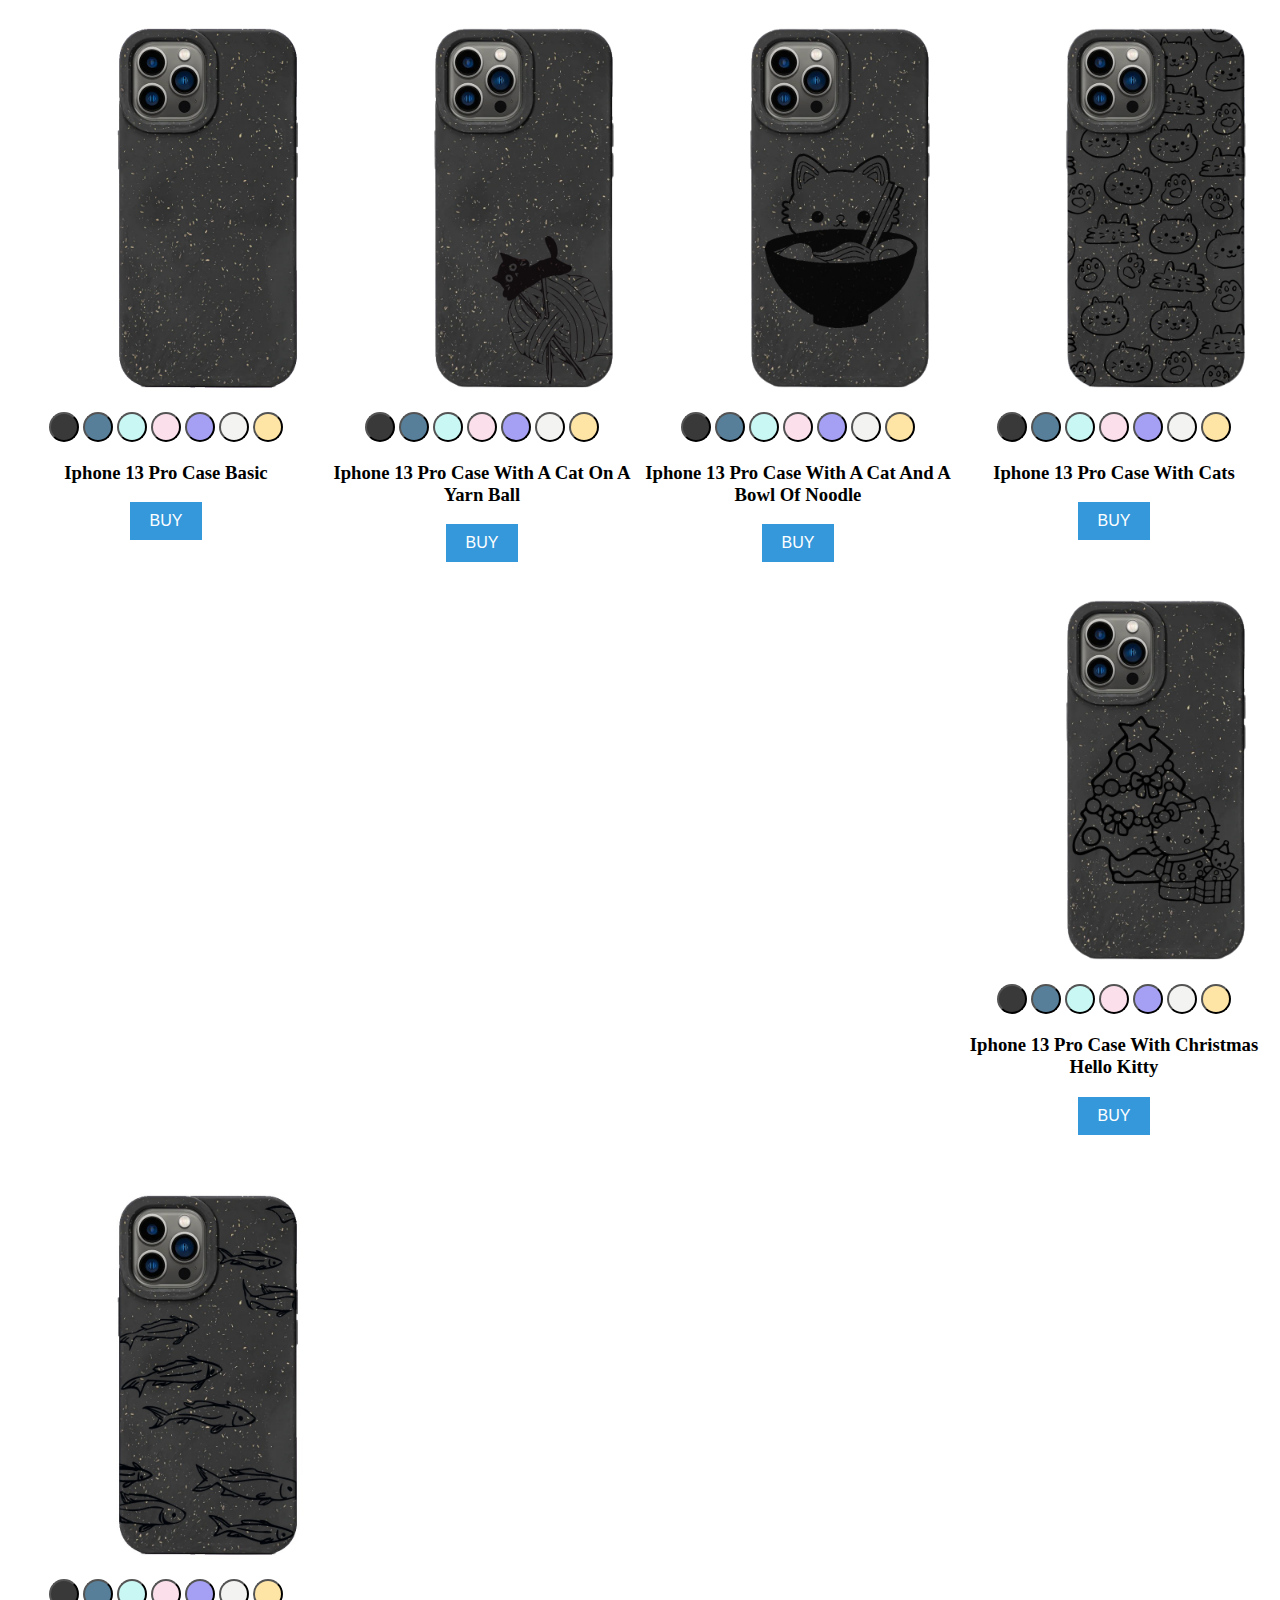
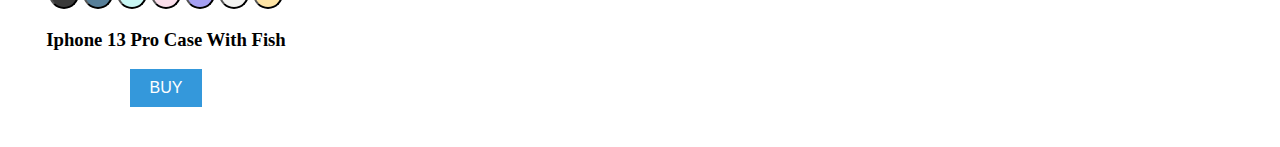
==== index.html @ d34c5396 "will add more pages in the future" ====
<!DOCTYPE html>
<html lang="en">
  <head>
    <meta charset="UTF-8" />
    <meta name="viewport" content="width=device-width, initial-scale=1.0" />
    <title>Document</title>
    <link rel="stylesheet" href="style.css" />
  </head>
  <body>
    <div class="container">
      <div class="wrapper">
        <div class="default-container">
          <img src="default/black.png" id="default" alt="black phone case" />
          <div class="buttons-container">
            <button class="black" id="black-default"></button>
            <button class="blue" id="blue-default"></button>
            <button class="mint" id="mint-default"></button>
            <button class="pink" id="pink-default"></button>
            <button class="purple" id="purple-default"></button>
            <button class="white" id="white-default"></button>
            <button class="yellow" id="yellow-default"></button>
          </div>
        </div>
      </div>
      <h3>Iphone 13 Pro Case Basic</h3>
      <a
        href="https://portal.veinternational.org/buybuttons/us015434/btn/iphone-13-pro-case-with-no-design-001/"
        target="_blank"
        ><button class="buy">BUY</button></a
      >
    </div>

    <div class="container">
      <div class="wrapper">
        <div class="picture-container">
          <img
            src="cat on yarn ball/black yarn.png"
            id="cat-yarn"
            alt="phone case with design"
          />
        </div>
        <div class="buttons-container">
          <button class="black" id="black-cat-yarn"></button>
          <button class="blue" id="blue-cat-yarn"></button>
          <button class="mint" id="mint-cat-yarn"></button>
          <button class="pink" id="pink-cat-yarn"></button>
          <button class="purple" id="purple-cat-yarn"></button>
          <button class="white" id="white-cat-yarn"></button>
          <button class="yellow" id="yellow-cat-yarn"></button>
        </div>
      </div>
      <h3>Iphone 13 Pro Case With A Cat On A Yarn Ball</h3>
      <a
        href="https://portal.veinternational.org/buybuttons/us015434/btn/iphone-13-pro-case-with-design-002/"
        target="_blank"
        ><button class="buy">BUY</button></a
      >
    </div>

    <div class="container">
      <div class="wrapper">
        <div class="picture-container">
          <img
            src="cat with noodle/black noodle.png"
            id="cat-noodle"
            alt="phone case with design"
          />
        </div>
        <button class="black" id="black-noodle"></button>
        <button class="blue" id="blue-noodle"></button>
        <button class="mint" id="mint-noodle"></button>
        <button class="pink" id="pink-noodle"></button>
        <button class="purple" id="purple-noodle"></button>
        <button class="white" id="white-noodle"></button>
        <button class="yellow" id="yellow-noodle"></button>
      </div>
      <h3>Iphone 13 Pro Case With A Cat And A Bowl Of Noodle</h3>
      <a
        href="https://portal.veinternational.org/buybuttons/us015434/btn/iphone-13-pro-case-with-design-002/"
        target="_blank"
        ><button class="buy">BUY</button></a
      >
    </div>

    <div class="container">
      <div class="wrapper">
        <div class="picture-container">
          <img
            src="cats/blackcats.png"
            id="cats"
            alt="phone case with design"
          />
        </div>
        <button class="black" id="black-cats"></button>
        <button class="blue" id="blue-cats"></button>
        <button class="mint" id="mint-cats"></button>
        <button class="pink" id="pink-cats"></button>
        <button class="purple" id="purple-cats"></button>
        <button class="white" id="white-cats"></button>
        <button class="yellow" id="yellow-cats"></button>
      </div>
      <h3>Iphone 13 Pro Case With Cats</h3>
      <a href="https://portal.veinternational.org/buybuttons/us015434/btn/iphone-13-pro-case-with-design-002/" target="_blank"><button class="buy">BUY</button></a>
    </div>

    <div class="container">
      <div class="wrapper">
        <div class="picture-container">
          <img
            src="christmas hello kitty/black christmas.png"
            id="christmas-hk"
            alt="phone case with design"
          />
        </div>
        <button class="black" id="black-christmas-hk"></button>
        <button class="blue" id="blue-christmas-hk"></button>
        <button class="mint" id="mint-christmas-hk"></button>
        <button class="pink" id="pink-christmas-hk"></button>
        <button class="purple" id="purple-christmas-hk"></button>
        <button class="white" id="white-christmas-hk"></button>
        <button class="yellow" id="yellow-christmas-hk"></button>
      </div>
      <h3>Iphone 13 Pro Case With Christmas Hello Kitty</h3>
      <a href="https://portal.veinternational.org/buybuttons/us015434/btn/iphone-13-pro-case-with-design-002/" target="_blank"><button class="buy">BUY</button></a>
    </div>

    <div class="container">
      <div class="wrapper">
        <div class="picture-container">
          <img
            src="fish/blackfish.jpg"
            id="fish"
            alt="phone case with design"
          />
        </div>
        <button class="black" id="blackfish"></button>
        <button class="blue" id="bluefish"></button>
        <button class="mint" id="mintfish"></button>
        <button class="pink" id="pinkfish"></button>
        <button class="purple" id="purplefish"></button>
        <button class="white" id="whitefish"></button>
        <button class="yellow" id="yellowfish"></button>
      </div>
      <h3>Iphone 13 Pro Case With Fish</h3>
      <a href="https://portal.veinternational.org/buybuttons/us015434/btn/iphone-13-pro-case-with-design-002/" target="_blank"><button class="buy">BUY</button></a>
    </div>

    <script src="script.js"></script>
  </body>
</html>
---- style.css ----
.container {
  width: 25%;
  text-align: center;
  height: 100%;
  float: left;
}

img {
  width: 400px;
}

.black,
.blue,
.blue,
.mint,
.pink,
.purple,
.white,
.yellow {
  display: inline-block;
  width: 30px;
  height: 30px;
  font-size: 16px;
  text-align: center;
  text-decoration: none;
  border-radius: 50%;
  background-color: #3498db;
  color: #fff;
  cursor: pointer;
  outline: none;
}

.black {
  background-color: #393939;
}

.blue {
  background-color: #577f99;
}

.mint {
  background-color: #c9f7f4;
}

.pink {
  background-color: #fbdfeb;
}

.purple {
  background-color: #a5a0f3;
}

.white {
  background-color: #f3f3f1;
}

.yellow {
  background-color: #fee4a5;
}



.buy {
  display: inline-block;
  padding: 10px 20px;
  font-size: 16px;
  text-align: center;
  text-decoration: none;
  background-color: #3498db;
  color: #fff;
  border: none;
  cursor: pointer;
  outline: none;
  transition: background-color 0.3s;
  margin-bottom: 40px;
}

.buy:hover {
  background-color: #2980b9;
}
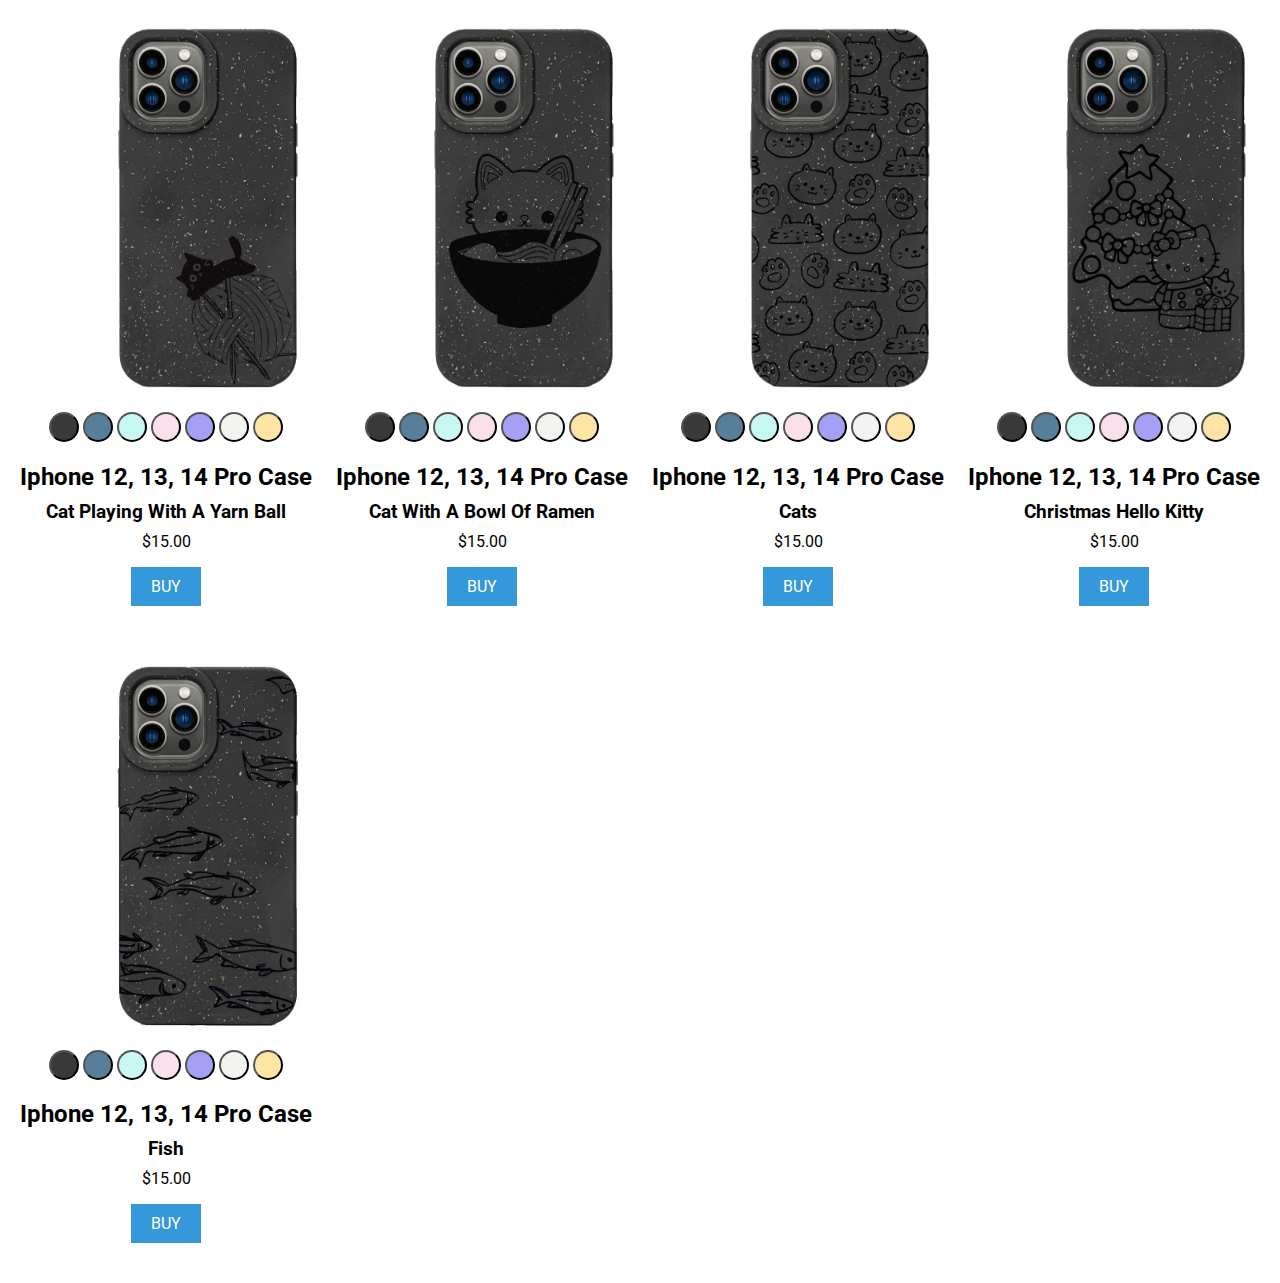
==== commit fea8f090: "added prices" ====
--- a/index.html
+++ b/index.html
@@ -7,29 +7,6 @@
     <link rel="stylesheet" href="style.css" />
   </head>
   <body>
-    <div class="container">
-      <div class="wrapper">
-        <div class="default-container">
-          <img src="default/black.png" id="default" alt="black phone case" />
-          <div class="buttons-container">
-            <button class="black" id="black-default"></button>
-            <button class="blue" id="blue-default"></button>
-            <button class="mint" id="mint-default"></button>
-            <button class="pink" id="pink-default"></button>
-            <button class="purple" id="purple-default"></button>
-            <button class="white" id="white-default"></button>
-            <button class="yellow" id="yellow-default"></button>
-          </div>
-        </div>
-      </div>
-      <h3>Iphone 13 Pro Case Basic</h3>
-      <a
-        href="https://portal.veinternational.org/buybuttons/us015434/btn/iphone-13-pro-case-with-no-design-001/"
-        target="_blank"
-        ><button class="buy">BUY</button></a
-      >
-    </div>
-
     <div class="container">
       <div class="wrapper">
         <div class="picture-container">
@@ -49,7 +26,9 @@
           <button class="yellow" id="yellow-cat-yarn"></button>
         </div>
       </div>
-      <h3>Iphone 13 Pro Case With A Cat On A Yarn Ball</h3>
+      <h2>Iphone 12, 13, 14 Pro Case</h2>
+      <h3>Cat Playing With A Yarn Ball</h3>
+      <p>$15.00</p>
       <a
         href="https://portal.veinternational.org/buybuttons/us015434/btn/iphone-13-pro-case-with-design-002/"
         target="_blank"
@@ -74,7 +53,9 @@
         <button class="white" id="white-noodle"></button>
         <button class="yellow" id="yellow-noodle"></button>
       </div>
-      <h3>Iphone 13 Pro Case With A Cat And A Bowl Of Noodle</h3>
+      <h2>Iphone 12, 13, 14 Pro Case</h2>
+      <h3>Cat With A Bowl Of Ramen</h3>
+      <p>$15.00</p>
       <a
         href="https://portal.veinternational.org/buybuttons/us015434/btn/iphone-13-pro-case-with-design-002/"
         target="_blank"
@@ -99,8 +80,14 @@
         <button class="white" id="white-cats"></button>
         <button class="yellow" id="yellow-cats"></button>
       </div>
-      <h3>Iphone 13 Pro Case With Cats</h3>
-      <a href="https://portal.veinternational.org/buybuttons/us015434/btn/iphone-13-pro-case-with-design-002/" target="_blank"><button class="buy">BUY</button></a>
+      <h2>Iphone 12, 13, 14 Pro Case</h2>
+      <h3>Cats</h3>
+      <p>$15.00</p>
+      <a
+        href="https://portal.veinternational.org/buybuttons/us015434/btn/iphone-13-pro-case-with-design-002/"
+        target="_blank"
+        ><button class="buy">BUY</button></a
+      >
     </div>
 
     <div class="container">
@@ -120,8 +107,14 @@
         <button class="white" id="white-christmas-hk"></button>
         <button class="yellow" id="yellow-christmas-hk"></button>
       </div>
-      <h3>Iphone 13 Pro Case With Christmas Hello Kitty</h3>
-      <a href="https://portal.veinternational.org/buybuttons/us015434/btn/iphone-13-pro-case-with-design-002/" target="_blank"><button class="buy">BUY</button></a>
+      <h2>Iphone 12, 13, 14 Pro Case</h2>
+      <h3>Christmas Hello Kitty</h3>
+      <p>$15.00</p>
+      <a
+        href="https://portal.veinternational.org/buybuttons/us015434/btn/iphone-13-pro-case-with-design-002/"
+        target="_blank"
+        ><button class="buy">BUY</button></a
+      >
     </div>
 
     <div class="container">
@@ -141,8 +134,14 @@
         <button class="white" id="whitefish"></button>
         <button class="yellow" id="yellowfish"></button>
       </div>
-      <h3>Iphone 13 Pro Case With Fish</h3>
-      <a href="https://portal.veinternational.org/buybuttons/us015434/btn/iphone-13-pro-case-with-design-002/" target="_blank"><button class="buy">BUY</button></a>
+      <h2>Iphone 12, 13, 14 Pro Case</h2>
+      <h3>Fish</h3>
+      <p>$15.00</p>
+      <a
+        href="https://portal.veinternational.org/buybuttons/us015434/btn/iphone-13-pro-case-with-design-002/"
+        target="_blank"
+        ><button class="buy">BUY</button></a
+      >
     </div>
 
     <script src="script.js"></script>
--- a/style.css
+++ b/style.css
@@ -1,3 +1,9 @@
+@import url('https://fonts.googleapis.com/css2?family=Comic+Neue&family=Gabarito:wght@500&family=Lato&family=Montserrat&family=Mukta:wght@600&family=MuseoModerno:wght@600&family=Open+Sans&family=PT+Sans:wght@700&family=Pixelify+Sans:wght@600&family=Poppins:wght@500&family=REM:wght@300&family=Roboto&family=Roboto+Condensed&family=Roboto+Slab&family=Tilt+Neon&display=swap');
+
+* {
+  font-family: 'roboto';
+}
+
 .container {
   width: 25%;
   text-align: center;
@@ -78,3 +84,11 @@
 .buy:hover {
   background-color: #2980b9;
 }
+
+h3 {
+  margin-top: -10px;
+}
+
+p {
+  margin-top: -10px;
+}
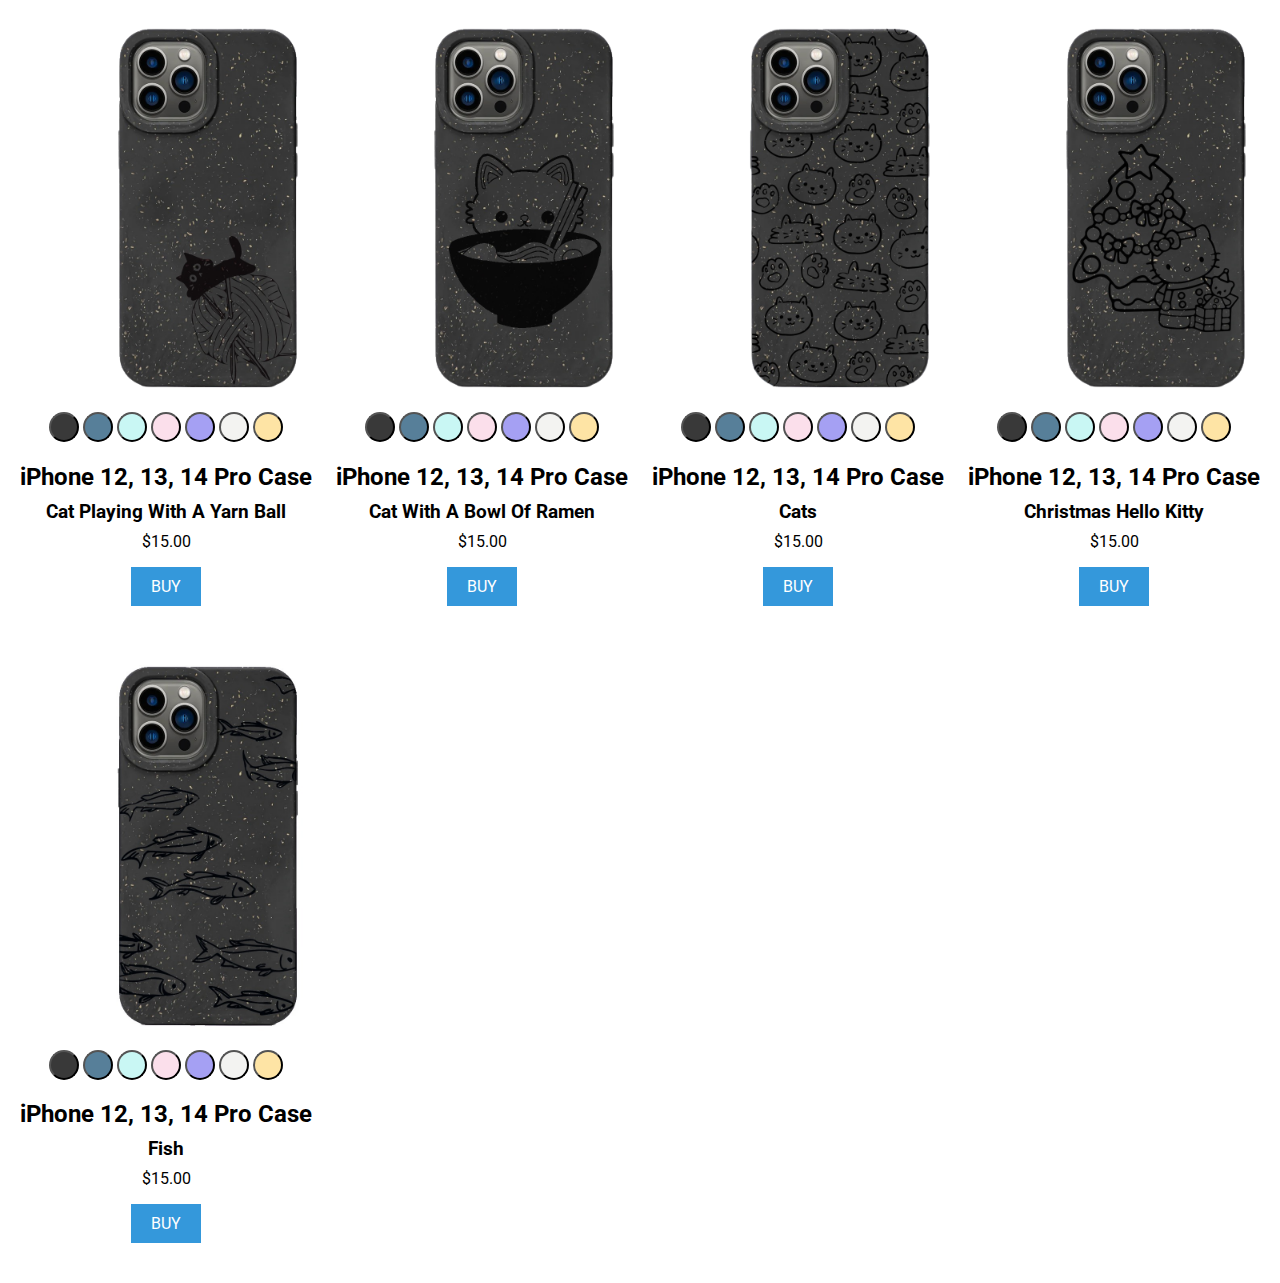
==== commit 2cafe288: "fixed" ====
--- a/index.html
+++ b/index.html
@@ -26,7 +26,7 @@
           <button class="yellow" id="yellow-cat-yarn"></button>
         </div>
       </div>
-      <h2>Iphone 12, 13, 14 Pro Case</h2>
+      <h2>iPhone 12, 13, 14 Pro Case</h</h2>
       <h3>Cat Playing With A Yarn Ball</h3>
       <p>$15.00</p>
       <a
@@ -53,8 +53,8 @@
         <button class="white" id="white-noodle"></button>
         <button class="yellow" id="yellow-noodle"></button>
       </div>
-      <h2>Iphone 12, 13, 14 Pro Case</h2>
-      <h3>Cat With A Bowl Of Ramen</h3>
+<h2>iPhone 12, 13, 14 Pro Case</h2>      
+<h3>Cat With A Bowl Of Ramen</h3>
       <p>$15.00</p>
       <a
         href="https://portal.veinternational.org/buybuttons/us015434/btn/iphone-13-pro-case-with-design-002/"
@@ -80,7 +80,7 @@
         <button class="white" id="white-cats"></button>
         <button class="yellow" id="yellow-cats"></button>
       </div>
-      <h2>Iphone 12, 13, 14 Pro Case</h2>
+      <h2>iPhone 12, 13, 14 Pro Case</h2>
       <h3>Cats</h3>
       <p>$15.00</p>
       <a
@@ -107,7 +107,7 @@
         <button class="white" id="white-christmas-hk"></button>
         <button class="yellow" id="yellow-christmas-hk"></button>
       </div>
-      <h2>Iphone 12, 13, 14 Pro Case</h2>
+      <h2>iPhone 12, 13, 14 Pro Case</h</h2>
       <h3>Christmas Hello Kitty</h3>
       <p>$15.00</p>
       <a
@@ -134,7 +134,7 @@
         <button class="white" id="whitefish"></button>
         <button class="yellow" id="yellowfish"></button>
       </div>
-      <h2>Iphone 12, 13, 14 Pro Case</h2>
+      <h2>iPhone 12, 13, 14 Pro Case</h</h2>
       <h3>Fish</h3>
       <p>$15.00</p>
       <a
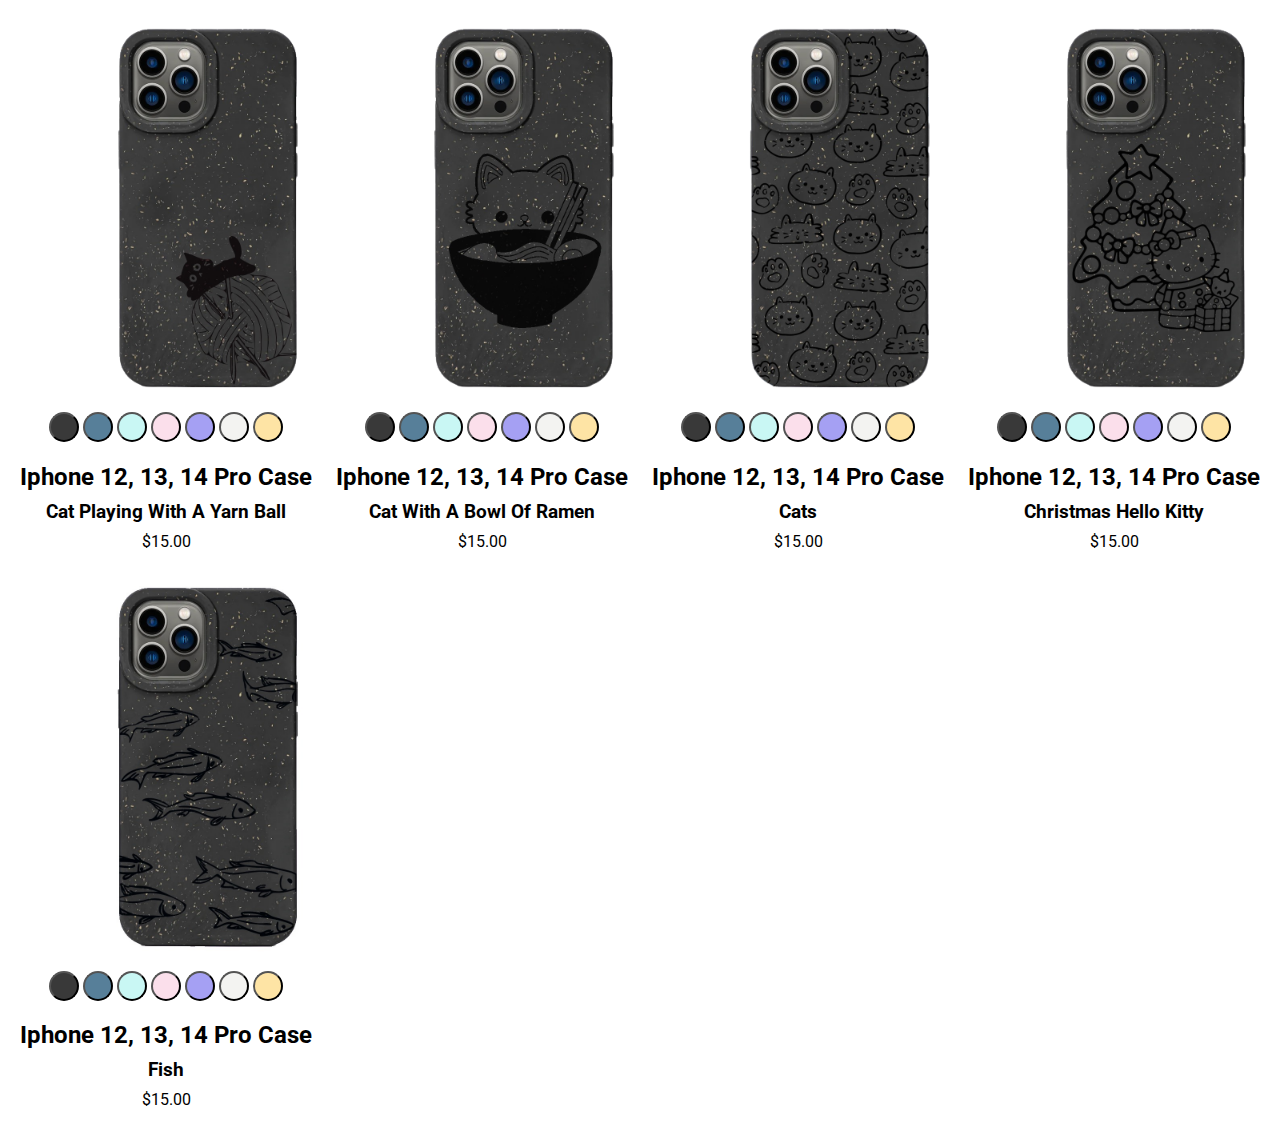
==== commit 4c96fe84: "djskdjs" ====
--- a/index.html
+++ b/index.html
@@ -26,14 +26,10 @@
           <button class="yellow" id="yellow-cat-yarn"></button>
         </div>
       </div>
-      <h2>iPhone 12, 13, 14 Pro Case</h</h2>
+      <h2>Iphone 12, 13, 14 Pro Case</h2>
       <h3>Cat Playing With A Yarn Ball</h3>
       <p>$15.00</p>
-      <a
-        href="https://portal.veinternational.org/buybuttons/us015434/btn/iphone-13-pro-case-with-design-002/"
-        target="_blank"
-        ><button class="buy">BUY</button></a
-      >
+      
     </div>
 
     <div class="container">
@@ -53,14 +49,9 @@
         <button class="white" id="white-noodle"></button>
         <button class="yellow" id="yellow-noodle"></button>
       </div>
-<h2>iPhone 12, 13, 14 Pro Case</h2>      
-<h3>Cat With A Bowl Of Ramen</h3>
+      <h2>Iphone 12, 13, 14 Pro Case</h2>
+      <h3>Cat With A Bowl Of Ramen</h3>
       <p>$15.00</p>
-      <a
-        href="https://portal.veinternational.org/buybuttons/us015434/btn/iphone-13-pro-case-with-design-002/"
-        target="_blank"
-        ><button class="buy">BUY</button></a
-      >
     </div>
 
     <div class="container">
@@ -80,14 +71,9 @@
         <button class="white" id="white-cats"></button>
         <button class="yellow" id="yellow-cats"></button>
       </div>
-      <h2>iPhone 12, 13, 14 Pro Case</h2>
+      <h2>Iphone 12, 13, 14 Pro Case</h2>
       <h3>Cats</h3>
       <p>$15.00</p>
-      <a
-        href="https://portal.veinternational.org/buybuttons/us015434/btn/iphone-13-pro-case-with-design-002/"
-        target="_blank"
-        ><button class="buy">BUY</button></a
-      >
     </div>
 
     <div class="container">
@@ -107,14 +93,10 @@
         <button class="white" id="white-christmas-hk"></button>
         <button class="yellow" id="yellow-christmas-hk"></button>
       </div>
-      <h2>iPhone 12, 13, 14 Pro Case</h</h2>
+      <h2>Iphone 12, 13, 14 Pro Case</h2>
       <h3>Christmas Hello Kitty</h3>
       <p>$15.00</p>
-      <a
-        href="https://portal.veinternational.org/buybuttons/us015434/btn/iphone-13-pro-case-with-design-002/"
-        target="_blank"
-        ><button class="buy">BUY</button></a
-      >
+      
     </div>
 
     <div class="container">
@@ -134,14 +116,10 @@
         <button class="white" id="whitefish"></button>
         <button class="yellow" id="yellowfish"></button>
       </div>
-      <h2>iPhone 12, 13, 14 Pro Case</h</h2>
+      <h2>Iphone 12, 13, 14 Pro Case</h2>
       <h3>Fish</h3>
       <p>$15.00</p>
-      <a
-        href="https://portal.veinternational.org/buybuttons/us015434/btn/iphone-13-pro-case-with-design-002/"
-        target="_blank"
-        ><button class="buy">BUY</button></a
-      >
+      
     </div>
 
     <script src="script.js"></script>
--- a/style.css
+++ b/style.css
@@ -2,6 +2,11 @@
 
 * {
   font-family: 'roboto';
+}
+
+a:link, :visited {
+  text-decoration: none;
+  color: inherit;
 }
 
 .container {
@@ -92,3 +97,12 @@
 p {
   margin-top: -10px;
 }
+
+#back {
+  font-size: 60px;
+  margin-left: 30px;
+}
+
+#back:hover {
+  color: lightcoral;
+}
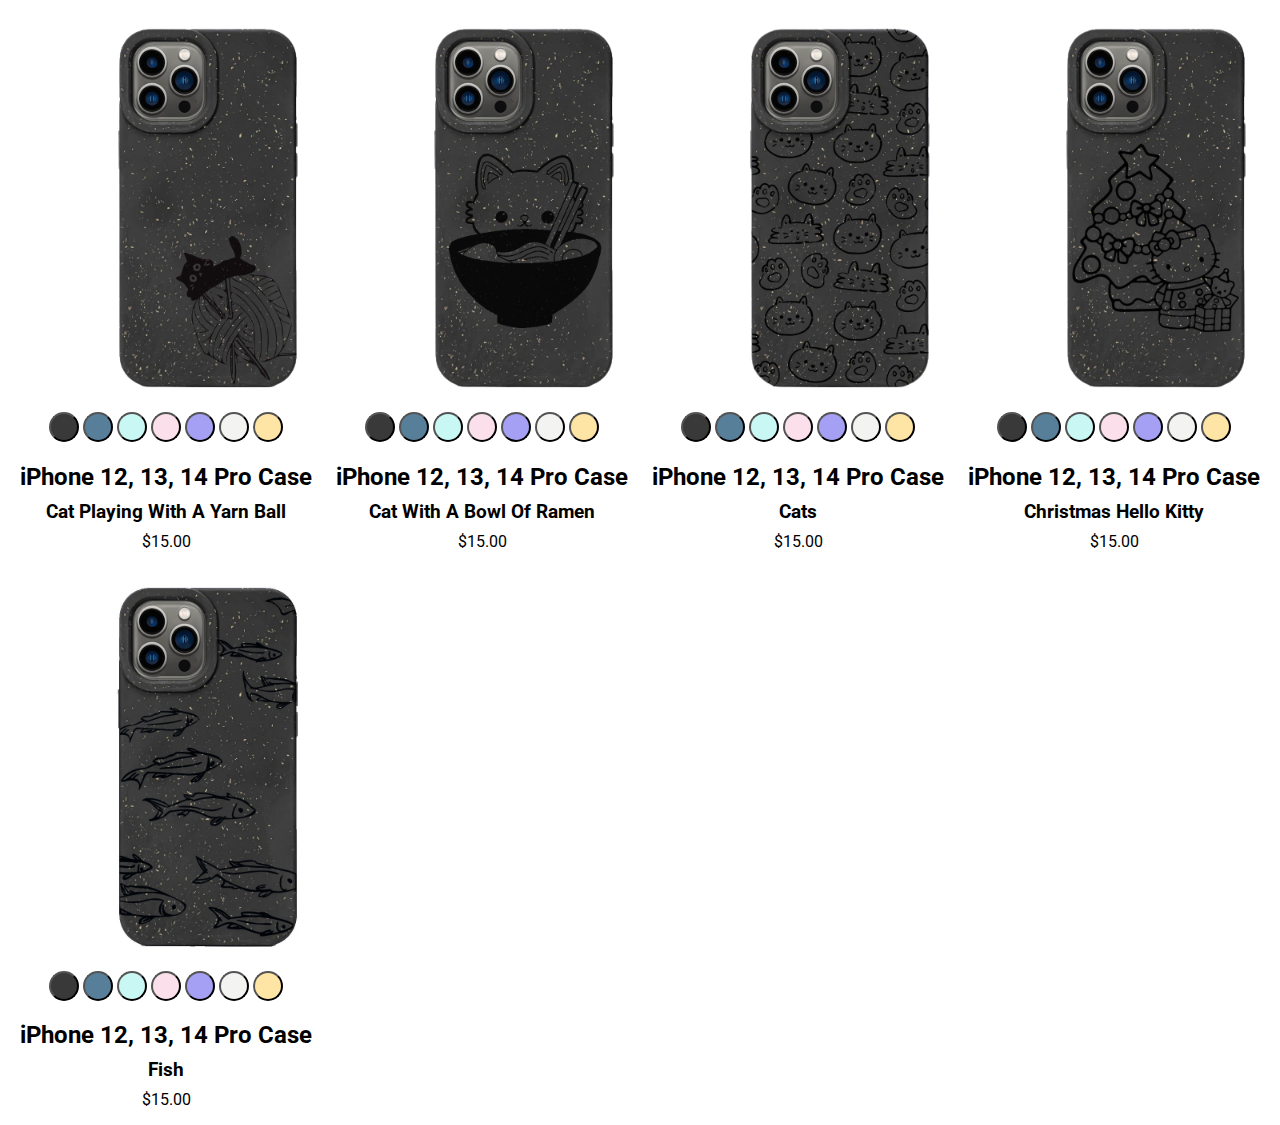
==== commit 982007cb: "Merge branch 'main' of https://github.com/uwuelias/ve-site" ====
--- a/index.html
+++ b/index.html
@@ -26,7 +26,7 @@
           <button class="yellow" id="yellow-cat-yarn"></button>
         </div>
       </div>
-      <h2>Iphone 12, 13, 14 Pro Case</h2>
+      <h2>iPhone 12, 13, 14 Pro Case</h</h2>
       <h3>Cat Playing With A Yarn Ball</h3>
       <p>$15.00</p>
       
@@ -49,8 +49,8 @@
         <button class="white" id="white-noodle"></button>
         <button class="yellow" id="yellow-noodle"></button>
       </div>
-      <h2>Iphone 12, 13, 14 Pro Case</h2>
-      <h3>Cat With A Bowl Of Ramen</h3>
+<h2>iPhone 12, 13, 14 Pro Case</h2>      
+<h3>Cat With A Bowl Of Ramen</h3>
       <p>$15.00</p>
     </div>
 
@@ -71,7 +71,7 @@
         <button class="white" id="white-cats"></button>
         <button class="yellow" id="yellow-cats"></button>
       </div>
-      <h2>Iphone 12, 13, 14 Pro Case</h2>
+      <h2>iPhone 12, 13, 14 Pro Case</h2>
       <h3>Cats</h3>
       <p>$15.00</p>
     </div>
@@ -93,7 +93,7 @@
         <button class="white" id="white-christmas-hk"></button>
         <button class="yellow" id="yellow-christmas-hk"></button>
       </div>
-      <h2>Iphone 12, 13, 14 Pro Case</h2>
+      <h2>iPhone 12, 13, 14 Pro Case</h</h2>
       <h3>Christmas Hello Kitty</h3>
       <p>$15.00</p>
       
@@ -116,7 +116,7 @@
         <button class="white" id="whitefish"></button>
         <button class="yellow" id="yellowfish"></button>
       </div>
-      <h2>Iphone 12, 13, 14 Pro Case</h2>
+      <h2>iPhone 12, 13, 14 Pro Case</h</h2>
       <h3>Fish</h3>
       <p>$15.00</p>
       
